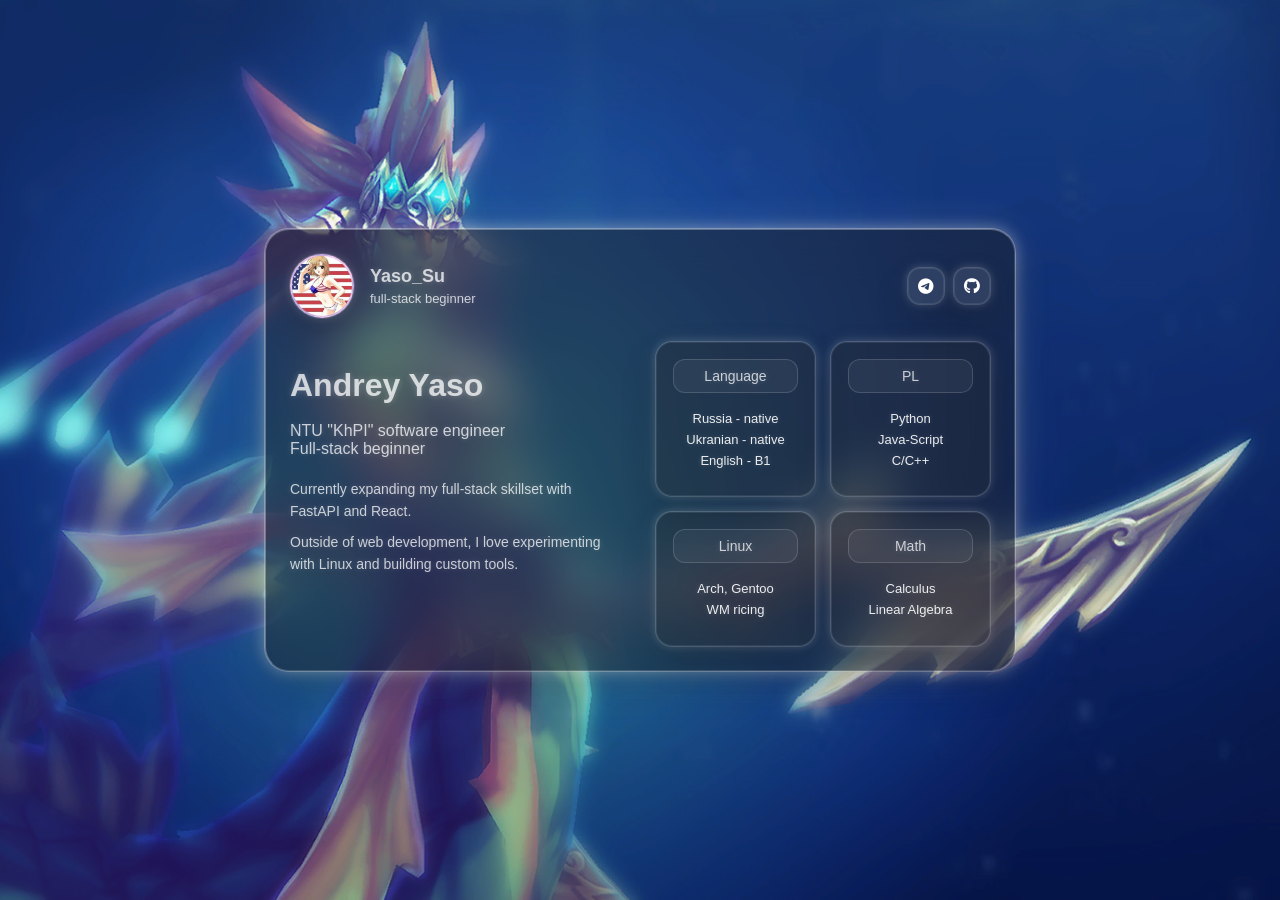
==== index.html @ c91f1d03 "fixed bug with resolution | updated UI" ====
<!DOCTYPE html>
<html lang="ru">
<head>
    <meta charset="UTF-8">
    <meta name="viewport" content="width=device-width, initial-scale=1.0">
    <title>Yaso-Bio</title>
    <link rel="stylesheet" href="https://cdnjs.cloudflare.com/ajax/libs/font-awesome/6.4.0/css/all.min.css">
    <link rel="icon" href="98053625.jpg" type="image/png">
    <link rel="stylesheet" href="style.css">
</head>

<body>
    <div class="main-panel">
        
        <header class="profile-header">
            <div class="profile-info" >
                <img src="98053625.jpg" alt="" class="avatar">
        <div class="user-details" >
            <h1 style="color: rgba(255, 255, 255, 0.75); text-shadow: 0 0 6px rgba(255, 255, 255, 0.2),
             0 0 15px rgba(255, 255, 255, 0.08);">Yaso_Su</h1>
            <span style="color: rgba(255, 255, 255, 0.75); text-shadow: 0 0 6px rgba(255, 255, 255, 0.2),
             0 0 15px rgba(255, 255, 255, 0.08);">full-stack beginner</span>
        </div>
            </div>
            <div class="social-buttons">
                <a href="https://t.me/Andrey_Yasso" class="social-btn"><i class="fab fa-telegram-plane"></i></a>
                <a href="https://github.com/Yaasosu" class="social-btn"><i class="fab fa-github"></i></a>
            </div>
        </header>

        <div style="display: flex; gap: 32px; align-items: flex-start; flex-wrap: wrap; justify-content: space-between;"> <div class="about-section" style="flex: 1; min-width: 200px; margin-top: 25px; color: rgba(255, 255, 255, 0.75); text-shadow: 0 0 6px rgba(255, 255, 255, 0.2),
             0 0 15px rgba(255, 255, 255, 0.08);">
            <h1>Andrey Yaso</h1><br>
            <span>NTU "KhPI" software engineer</span><br> 
            <span>Full-stack beginner</span>
            
            <div class="about-desc" style="font-size: 14px; color: rgba(255, 255, 255, 0.75); line-height: 1.6; max-width: 330px;">
                <p style="margin-bottom: 8px;">Currently expanding my full-stack skillset with FastAPI and React.</p>
                <p>Outside of web development, I love experimenting with Linux and building custom tools.</p>
            </div>
        </div>

            <div class="grid-container" style="flex: 1; min-width: 280px; color: rgba(255, 255, 255, 0.75);">
                <div class="inner-card">
                    <div class="card-title">Language</div>
                    <div class="card-content">
                        <p>Russia - native Ukranian - native English - B1</p>
                    </div>
                </div>
                <div class="inner-card">
                    <div class="card-title">PL</div>
                    <div class="card-content">
                        <p>Python<br>Java-Script<br>C/C++</p>
                    </div>
                </div>
                <div class="inner-card">
                    <div class="card-title">Linux</div>
                    <div class="card-content">
                        <p><a title="BTW" style="text-decoration: none;">Arch</a>, Gentoo<br>WM ricing</p>
                    </div>
                </div>
                <div class="inner-card">
                    <div class="card-title">Math</div>
                    <div class="card-content">
                        <p>Calculus<br>Linear Algebra<br></p>
                    </div>
                </div>
            </div>
     </div>

</body>
</html>
---- style.css ----
/* Базовые настройки */
        * {
            margin: 0;
            padding: 0;
            box-sizing: border-box;
            font-family: -apple-system, BlinkMacSystemFont, "Segoe UI", Roboto, Helvetica, Arial, sans-serif;
        }

        body {
            background-image: url("anon-вопрос-знатокам-Warcraft-3622608.png");
            background-position: center;
            background-attachment: fixed; 
            background-size: cover;       /* Растягиваем на весь экран без искажений */
            min-height: 100vh;
            display: flex;
            justify-content: center;
            align-items: center;
            color: #ffffff;
        }

        /* Главная стеклянная панель */
        .main-panel {
            background: rgba(30, 30, 30, 0.45);
            backdrop-filter: blur(25px);
            -webkit-backdrop-filter: blur(25px);
            border: 1px solid rgba(255, 255, 255, 0.15);
            border-top: 1px solid rgba(255, 255, 255, 0.3);
            border-left: 1px solid rgba(255, 255, 255, 0.3);
            border-radius: 24px;
            padding: 24px;
            width: 90%;
            max-width: 750px;
            box-shadow: 0 15px 35px rgba(0, 0, 0, 0.2),
                0 0 0 1px rgba(255, 255, 255, 0.3),
                0 0 15px rgba(255, 255, 255, 0.4),
                0 0 40px rgba(255, 255, 255, 0.15);
        }

        /* Шапка профиля */
        .profile-header {
            display: flex;
            justify-content: space-between;
            align-items: center;
            margin-bottom: 24px;
        }

        .profile-info {
            display: flex;
            align-items: center;
            gap: 16px;
        }

        .avatar {
            width: 64px;
            height: 64px;
            border-radius: 50%;
            object-fit: cover;
            border: 2px solid rgba(255, 255, 255, 0.2);
            box-shadow: 0 15px 35px rgba(0, 0, 0, 0.2),
            0 0 0 1px rgba(255, 255, 255, 0.15),
            0 0 10px rgba(255, 255, 255, 0.2),
            0 0 25px rgba(255, 255, 255, 0.08);
            /* Временный фон для аватара */
            background: linear-gradient(45deg, #a18cd1, #fbc2eb); 
        }

        .user-details h1 {
            font-size: 18px;
            font-weight: 600;
            margin-bottom: 2px;
        }

        .user-details span {
            font-size: 13px;
            color: rgba(255, 255, 255, 0.7);
            
        }

        /* Кнопки соцсетей в шапке */
        .social-buttons {
            display: flex;
            gap: 10px;
        }

        .social-btn {
            display: flex;
            justify-content: center;
            align-items: center;
            width: 36px;
            height: 36px;
            border-radius: 12px;
            background: rgba(255, 255, 255, 0.1);
            color: #fff;
            text-decoration: none;
            border: 1px solid rgba(255, 255, 255, 0.08);
            box-shadow: 0 15px 35px rgba(0, 0, 0, 0.2),
                0 0 0 1px rgba(255, 255, 255, 0.15),
                0 0 10px rgba(255, 255, 255, 0.2),
                0 0 25px rgba(255, 255, 255, 0.08);
            transition: all 0.2s ease;
            
        }

        .social-btn:hover {
            background: rgba(255, 255, 255, 0.2);
            transform: translateY(-2px);
        }

        /* Сетка карточек (2x2 как на скриншоте) */
        .grid-container {
            display: grid;
            grid-template-columns: 1fr 1fr;
            gap: 16px;
        }

        /* Внутренние стеклянные карточки */
        .inner-card {
            background: rgba(40, 40, 40, 0.3);
            border: 1px solid rgba(255, 255, 255, 0.08);
            box-shadow: 0 15px 35px rgba(0, 0, 0, 0.2),
                0 0 0 1px rgba(255, 255, 255, 0.15),
                0 0 10px rgba(255, 255, 255, 0.2),
                0 0 25px rgba(255, 255, 255, 0.08);   /* 4. Еле заметный дальний шлейф */
            border-radius: 16px;
            padding: 16px;
            display: flex;
            flex-direction: column;
            gap: 16px;
            min-height: 120px; /* Чтобы пустые карточки держали форму */
        }

        /* Рамочка для заголовка внутри карточки */
        .card-title {
            background: rgba(255, 255, 255, 0.05);
            border: 1px solid rgba(255, 255, 255, 0.15);
            border-radius: 12px;
            padding: 8px;
            text-align: center;
            font-size: 14px;
            font-weight: 500;
            text-shadow: 0 0 6px rgba(255, 255, 255, 0.2),
             0 0 15px rgba(255, 255, 255, 0.08);
        }

        /* Текст внутри карточек */
        .card-content {
            font-size: 13px;
            text-align: center;
            color: rgba(255, 255, 255, 0.9);
            text-shadow: 0 0 6px rgba(255, 255, 255, 0.2),
             0 0 15px rgba(255, 255, 255, 0.08);
            line-height: 1.6;
        }

        .card-content p {
            margin-bottom: 8px;
        }

        .card-content a {
            text-decoration: none;
        }

        .card-content a:hover {
            text-decoration: underline;
        }

        .about-section {
    text-align: left;
}

.about-desc {
    margin-top: 20px;
    margin-left: 0;
}

@media (max-width: 500px) {
        body {
        padding: 10px; /* вместо margin на main-panel */
    }

    .grid-container {
        grid-template-columns: 1fr;
        padding: 0 10px; /* ← добавь это */
    }
    .profile-header {
        flex-direction: column;
        gap: 16px;
        align-items: flex-start;
    }
    .main-panel {
        padding: 15px;
        margin: 10px;
    }
}
        @media (max-width: 650px) {
    .profile-header {
        flex-direction: column;
        gap: 16px;
        align-items: center; /* Центрируем шапку с аватаркой */
        text-align: center;
    }
    
    /* === НОВЫЕ ПРАВИЛА ДЛЯ ЦЕНТРОВКИ ТЕКСТА === */
    .about-section {
        text-align: center;
        width: 100%;
        margin-bottom: 6px; /* Отступ вниз, чтобы текст не прилипал к карточкам */
    }
    .about-desc {
        margin-left: auto;
        margin-right: auto; /* margin auto выравнивает блок по центру */
    }




    
}
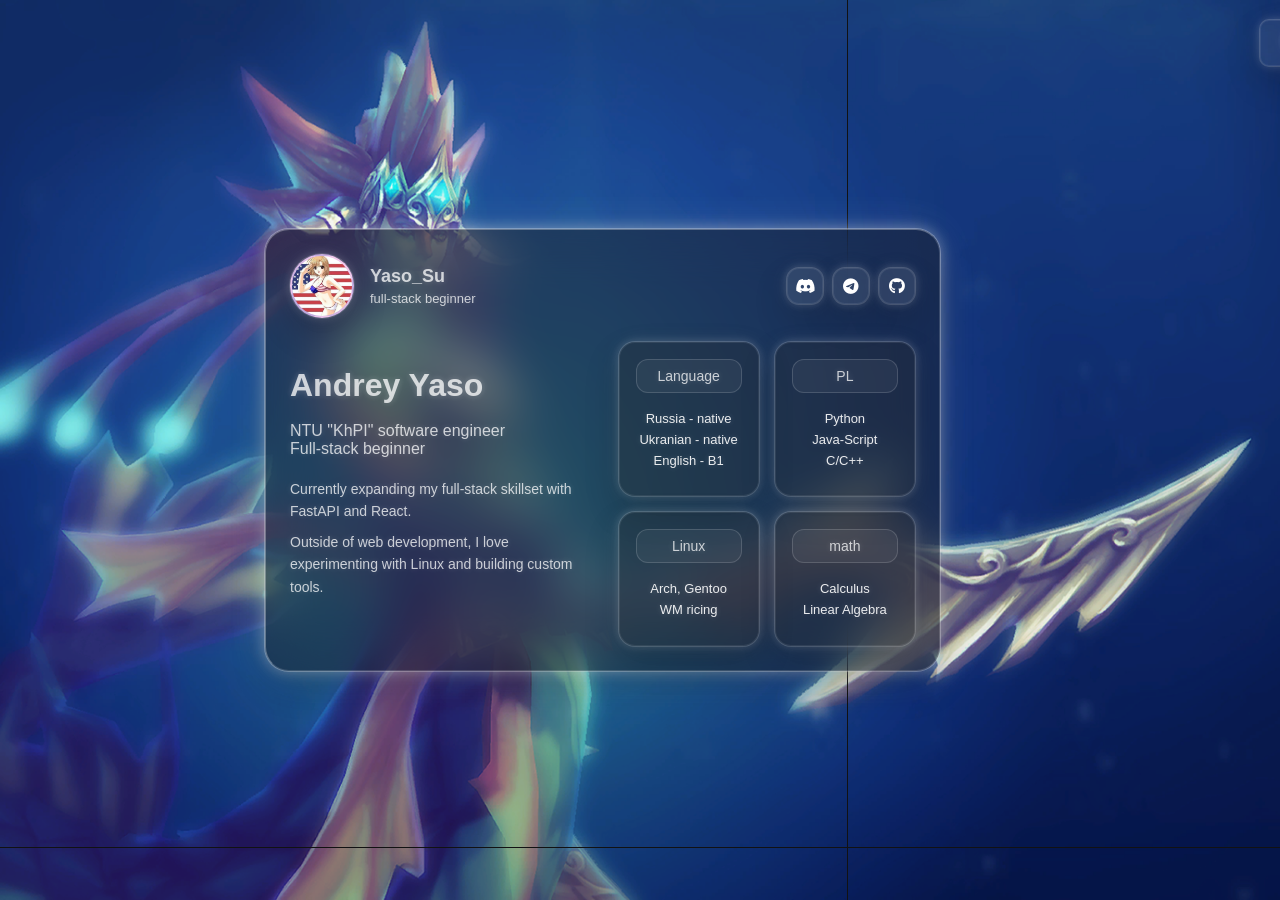
==== commit 323ba261: "changed structure | added js" ====
--- a/index.html
+++ b/index.html
@@ -7,66 +7,79 @@
     <link rel="stylesheet" href="https://cdnjs.cloudflare.com/ajax/libs/font-awesome/6.4.0/css/all.min.css">
     <link rel="icon" href="98053625.jpg" type="image/png">
     <link rel="stylesheet" href="style.css">
+    <script src="script.js"></script> 
 </head>
 
 <body>
-    <div class="main-panel">
+    <div class="bg"></div>
+    <div class="bg-next"></div>
+
+    <div>
+        <button class="changewallpaper" onclick="changeWallpaper(event)"> ⏾</button>
+    </div>
+
+    <div class="profile-wrapper" style="position: relative; width: fit-content; margin: 0 auto;">
         
-        <header class="profile-header">
-            <div class="profile-info" >
-                <img src="98053625.jpg" alt="" class="avatar">
-        <div class="user-details" >
-            <h1 style="color: rgba(255, 255, 255, 0.75); text-shadow: 0 0 6px rgba(255, 255, 255, 0.2),
-             0 0 15px rgba(255, 255, 255, 0.08);">Yaso_Su</h1>
-            <span style="color: rgba(255, 255, 255, 0.75); text-shadow: 0 0 6px rgba(255, 255, 255, 0.2),
-             0 0 15px rgba(255, 255, 255, 0.08);">full-stack beginner</span>
-        </div>
-            </div>
-            <div class="social-buttons">
-                <a href="https://t.me/Andrey_Yasso" class="social-btn"><i class="fab fa-telegram-plane"></i></a>
-                <a href="https://github.com/Yaasosu" class="social-btn"><i class="fab fa-github"></i></a>
-            </div>
-        </header>
-
-        <div style="display: flex; gap: 32px; align-items: flex-start; flex-wrap: wrap; justify-content: space-between;"> <div class="about-section" style="flex: 1; min-width: 200px; margin-top: 25px; color: rgba(255, 255, 255, 0.75); text-shadow: 0 0 6px rgba(255, 255, 255, 0.2),
-             0 0 15px rgba(255, 255, 255, 0.08);">
-            <h1>Andrey Yaso</h1><br>
-            <span>NTU "KhPI" software engineer</span><br> 
-            <span>Full-stack beginner</span>
+        <div class="main-panel">
             
-            <div class="about-desc" style="font-size: 14px; color: rgba(255, 255, 255, 0.75); line-height: 1.6; max-width: 330px;">
-                <p style="margin-bottom: 8px;">Currently expanding my full-stack skillset with FastAPI and React.</p>
-                <p>Outside of web development, I love experimenting with Linux and building custom tools.</p>
-            </div>
-        </div>
-
-            <div class="grid-container" style="flex: 1; min-width: 280px; color: rgba(255, 255, 255, 0.75);">
-                <div class="inner-card">
-                    <div class="card-title">Language</div>
-                    <div class="card-content">
-                        <p>Russia - native Ukranian - native English - B1</p>
+            <header class="profile-header">
+                <div class="profile-info">
+                    <img src="img/logo.jpg" alt="" class="avatar">
+                    <div class="user-details">
+                        <h1 style="color: rgba(255, 255, 255, 0.75); text-shadow: 0 0 6px rgba(255, 255, 255, 0.2), 0 0 15px rgba(255, 255, 255, 0.08);">Yaso_Su</h1>
+                        <span style="color: rgba(255, 255, 255, 0.75); text-shadow: 0 0 6px rgba(255, 255, 255, 0.2), 0 0 15px rgba(255, 255, 255, 0.08);">full-stack beginner</span>
                     </div>
                 </div>
-                <div class="inner-card">
-                    <div class="card-title">PL</div>
-                    <div class="card-content">
-                        <p>Python<br>Java-Script<br>C/C++</p>
+                <div class="social-buttons">
+                    <a href="#" onclick="copyText(event)" class="social-btn">
+                        <i class="fab fa-discord"></i>
+                    </a>
+                    <a href="https://t.me/Andrey_Yasso" class="social-btn"><i class="fab fa-telegram-plane"></i></a>
+                    <a href="https://github.com/Yaasosu" class="social-btn"><i class="fab fa-github"></i></a>
+                </div>
+            </header>
+
+            <div style="display: flex; gap: 32px; align-items: flex-start; flex-wrap: wrap; justify-content: space-between;"> 
+                
+                <div class="about-section" style="flex: 1; min-width: 200px; margin-top: 25px; color: rgba(255, 255, 255, 0.75); text-shadow: 0 0 6px rgba(255, 255, 255, 0.2), 0 0 15px rgba(255, 255, 255, 0.08);">
+                    <h1>Andrey Yaso</h1><br>
+                    <span>NTU "KhPI" software engineer</span><br> 
+                    <span>Full-stack beginner</span>
+                    
+                    <div class="about-desc" style="font-size: 14px; color: rgba(255, 255, 255, 0.75); line-height: 1.6; max-width: 330px;">
+                        <p style="margin-bottom: 8px;">Currently expanding my full-stack skillset with FastAPI and React.</p>
+                        <p>Outside of web development, I love experimenting with Linux and building custom tools.</p>
                     </div>
                 </div>
-                <div class="inner-card">
-                    <div class="card-title">Linux</div>
-                    <div class="card-content">
-                        <p><a title="BTW" style="text-decoration: none;">Arch</a>, Gentoo<br>WM ricing</p>
+
+                <div class="grid-container" style="flex: 1; min-width: 280px; color: rgba(255, 255, 255, 0.75);">
+                    <div class="inner-card">
+                        <div class="card-title">Language</div>
+                        <div class="card-content">
+                            <p>Russia - native Ukranian - native English - B1</p>
+                        </div>
+                    </div>
+                    <div class="inner-card">
+                        <div class="card-title">PL</div>
+                        <div class="card-content">
+                            <p>Python<br>Java-Script<br>C/C++</p>
+                        </div>
+                    </div>
+                    <div class="inner-card">
+                        <div class="card-title">Linux</div>
+                        <div class="card-content">
+                            <p><a title="BTW" style="text-decoration: none;">Arch</a>, Gentoo<br>WM ricing</p>
+                        </div>
+                    </div>
+                    <div class="inner-card">
+                        <div class="card-title">math</div>
+                        <div class="card-content">
+                            <p>Calculus<br>Linear Algebra<br></p>
+                        </div>
                     </div>
                 </div>
-                <div class="inner-card">
-                    <div class="card-title">Math</div>
-                    <div class="card-content">
-                        <p>Calculus<br>Linear Algebra<br></p>
-                    </div>
-                </div>
-            </div>
-     </div>
 
-</body>
-</html>
+            </div> </div> <div id="copyToast"><i class="fas fa-check-circle"></i> Copied!</div>
+
+    </div> </body>
+</html>
--- a/style.css
+++ b/style.css
@@ -5,18 +5,114 @@
             box-sizing: border-box;
             font-family: -apple-system, BlinkMacSystemFont, "Segoe UI", Roboto, Helvetica, Arial, sans-serif;
         }
-
-        body {
-            background-image: url("anon-вопрос-знатокам-Warcraft-3622608.png");
-            background-position: center;
-            background-attachment: fixed; 
-            background-size: cover;       /* Растягиваем на весь экран без искажений */
-            min-height: 100vh;
-            display: flex;
-            justify-content: center;
-            align-items: center;
-            color: #ffffff;
-        }
+            
+.changewallpaper {
+    position: fixed;
+    top: 20px;
+    right: -50px;
+
+    width: 30%;
+    max-width: 70px;
+    padding: 6px;
+    border-radius: 9px;
+
+    background: rgba(255, 255, 255, 0.08);
+
+    backdrop-filter: blur(25px);
+    -webkit-backdrop-filter: blur(25px);
+
+    border: 1px solid rgba(255, 255, 255, 0.08);
+
+    box-shadow:
+        0 15px 35px rgba(0, 0, 0, 0.2),
+        0 0 0 1px rgba(255, 255, 255, 0.15),
+        0 0 10px rgba(255, 255, 255, 0.2),
+        0 0 25px rgba(255, 255, 255, 0.08);
+
+    color: rgba(255, 255, 255, 0.82);
+
+    text-shadow:
+        0 0 6px rgba(255, 255, 255, 0.2),
+        0 0 15px rgba(255, 255, 255, 0.08);
+
+    cursor: pointer;
+    overflow: hidden;
+
+    transition:
+        right 0.4s cubic-bezier(0.33, 1, 0.68, 1),
+        background 0.2s ease,
+        transform 0.2s ease,
+        box-shadow 0.2s ease;
+    font-size: 28px;
+}
+
+.changewallpaper:hover {
+    right: 10px;
+
+    background: rgba(255, 255, 255, 0.12);
+
+    transform: translateY(-2px);
+
+    border: 1px solid rgba(255, 255, 255, 0.15);
+
+    box-shadow:
+        0 15px 35px rgba(0, 0, 0, 0.2),
+        0 0 0 1px rgba(255, 255, 255, 0.15),
+        0 0 12px rgba(255, 255, 255, 0.28),
+        0 0 30px rgba(255, 255, 255, 0.12);
+}
+
+.changewallpaper:active {
+    transform: scale(0.97);
+}
+
+.changewallpaper::after {
+    content: "";
+    position: absolute;
+    inset: -40%;
+    background: radial-gradient(
+        circle,
+        rgba(120, 220, 255, 0.28),
+        rgba(170, 120, 255, 0.12) 35%,
+        transparent 65%
+    );
+    opacity: 0;
+    transform: scale(0.6);
+    pointer-events: none;
+    transition: opacity 0.25s ease, transform 0.25s ease;
+}
+
+.changewallpaper:hover::after {
+    opacity: 1;
+    transform: scale(1);
+}
+body {
+    min-height: 100vh;
+    display: flex;
+    justify-content: center;
+    align-items: center;
+    color: #ffffff;
+    
+    background-color: #121212; 
+}
+
+.bg, .bg-next {
+    position: fixed;
+    top: 0;
+    left: 0;
+    width: 100vw;
+    height: 100vh;
+    z-index: -1; 
+    
+    background-position: center;
+    background-size: cover;
+    background-repeat: no-repeat;
+}
+
+.bg-next {
+    clip-path: circle(0% at 50% 50%);
+    -webkit-clip-path: circle(0% at 50% 50%);
+}
 
         /* Главная стеклянная панель */
         .main-panel {
@@ -173,6 +269,52 @@
     margin-left: 0;
 }
 
+#copyToast {
+    /* --- ПОЗИЦИОНИРОВАНИЕ И ФИКС БЛЮРА --- */
+    position: absolute; /* Отсчитывает от нового контейнера .profile-wrapper */
+    z-index: -1; /* Ставим -1, чтобы при выезде плашка красиво выплывала ИЗ-ПОД основной карточки */
+    left: 50%;
+    /* translateZ(0) заставляет браузер включить блюр даже рядом с другими блюрами */
+    transform: translateX(-50%) translateZ(0); 
+    
+    /* --- СКРЫТОЕ СОСТОЯНИЕ --- */
+    bottom: 20px; /* Спрятано выше нижнего края карточки */
+    opacity: 0;
+    visibility: hidden;
+    transition: opacity 0.4s ease, bottom 0.4s cubic-bezier(0.33, 1, 0.68, 1);
+    
+    /* --- ВНУТРЕННЕЕ ВЫРАВНИВАНИЕ --- */
+    display: flex;
+    justify-content: center;
+    align-items: center;
+    gap: 8px;
+    min-width: 100px;
+    padding: 10px 18px;
+    
+    border-radius: 9px;
+    background: rgba(255, 255, 255, 0.08);
+    backdrop-filter: blur(25px);
+    -webkit-backdrop-filter: blur(25px);
+    border: 1px solid rgba(255, 255, 255, 0.08);
+    box-shadow:
+        0 15px 35px rgba(0, 0, 0, 0.2),
+        0 0 0 1px rgba(255, 255, 255, 0.15),
+        0 0 10px rgba(255, 255, 255, 0.2),
+        0 0 25px rgba(255, 255, 255, 0.08);
+    color: rgba(255, 255, 255, 0.82);
+    text-shadow:
+        0 0 6px rgba(255, 255, 255, 0.2),
+        0 0 15px rgba(255, 255, 255, 0.08);
+        transition: opacity 0.4s ease, bottom 0.4s cubic-bezier(0.33, 1, 0.68, 1), visibility 0s linear 0.4s;
+}
+
+#copyToast.show {
+    visibility: visible;
+    opacity: 1;
+    bottom: -70px; 
+    transition: opacity 0.4s ease, bottom 0.4s cubic-bezier(0.33, 1, 0.68, 1), visibility 0s linear 0s;
+}
+
 @media (max-width: 500px) {
         body {
         padding: 10px; /* вместо margin на main-panel */
@@ -191,28 +333,62 @@
         padding: 15px;
         margin: 10px;
     }
+    #copyToast {
+        bottom: 10px; /* скрытое состояние */
+    }
+
+    #copyToast.show {
+        z-index: 1;
+        bottom: 615px; /* видимое состояние */
+    }
 }
         @media (max-width: 650px) {
     .profile-header {
         flex-direction: column;
         gap: 16px;
-        align-items: center; /* Центрируем шапку с аватаркой */
+        align-items: center; 
         text-align: center;
     }
     
-    /* === НОВЫЕ ПРАВИЛА ДЛЯ ЦЕНТРОВКИ ТЕКСТА === */
     .about-section {
         text-align: center;
         width: 100%;
-        margin-bottom: 6px; /* Отступ вниз, чтобы текст не прилипал к карточкам */
+        margin-bottom: 6px; 
     }
     .about-desc {
         margin-left: auto;
-        margin-right: auto; /* margin auto выравнивает блок по центру */
-    }
-
-
-
-
-    
+        margin-right: auto; 
+    }
+
+    .changewallpaper {
+        position: fixed;
+        top: auto;          /* Отменяем десктопный top */
+        bottom: 30px;       /* Жестко фиксируем внизу экрана */
+        right: 10px;        /* Вытаскиваем из-за края (никаких минусовых значений) */
+        
+        width: 52px;
+        height: 52px;
+        max-width: none;    /* Сбрасываем десктопный max-width */
+        
+        border-radius: 50%; /* Делаем идеальный круг */
+        padding: 0;
+        
+        display: flex;
+        justify-content: center;
+        align-items: center;
+        
+        z-index: 9999;      /* Вытаскиваем на самый верхний слой */
+    }
+
+    /* Отключаем десктопный выезд вбок, так как кнопка уже всегда на виду */
+    .changewallpaper:hover {
+        right: 30px; 
+        transform: none;
+        box-shadow: 0 15px 35px rgba(0, 0, 0, 0.2), 0 0 0 1px rgba(255, 255, 255, 0.15); /* Статичная тень */
+    }
+
+    /* Анимация "вдавливания" при тапе пальцем */
+    .changewallpaper:active {
+        transform: scale(0.92);
+    }
 }
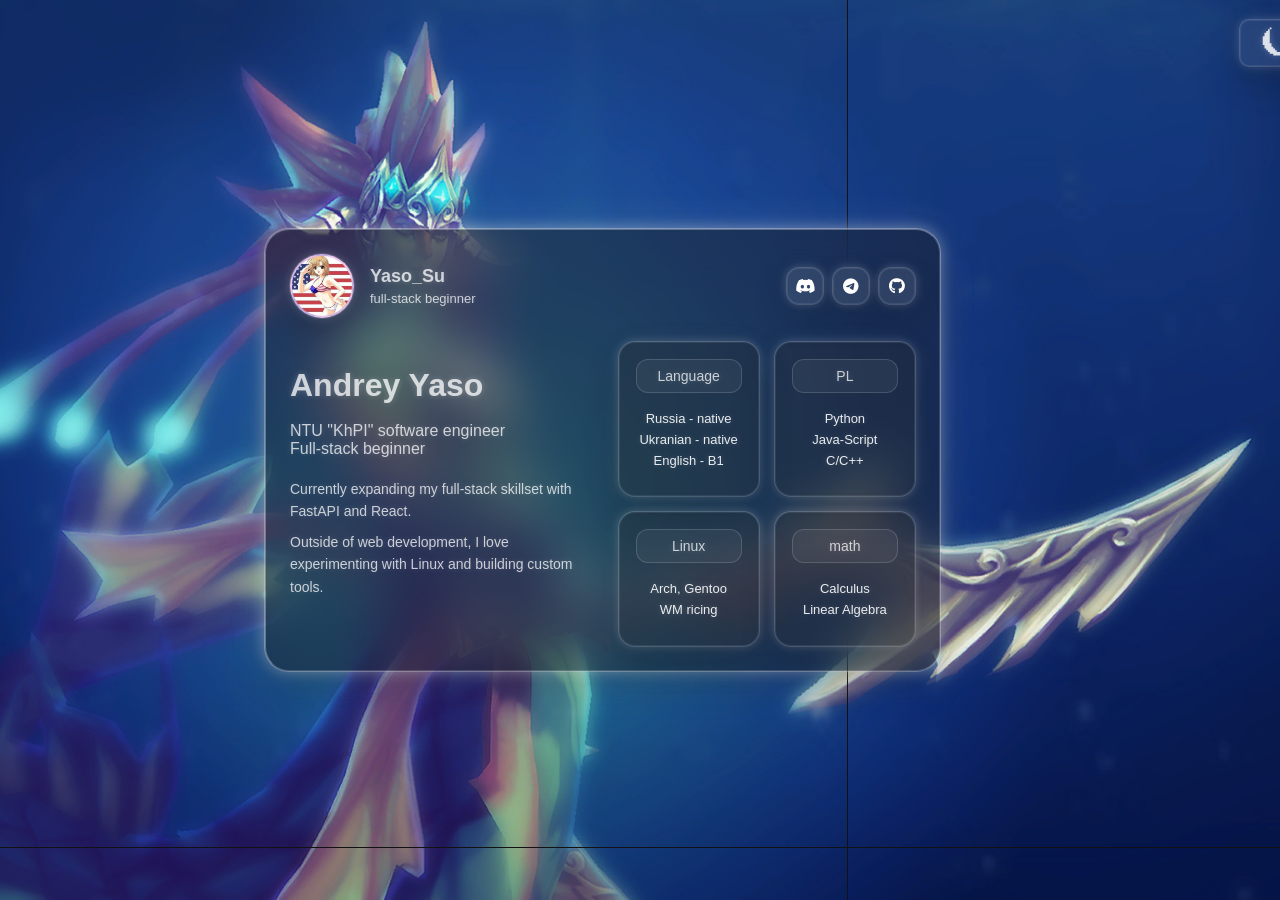
==== commit 47373d4b: "fixed js|logo" ====
--- a/index.html
+++ b/index.html
@@ -5,9 +5,9 @@
     <meta name="viewport" content="width=device-width, initial-scale=1.0">
     <title>Yaso-Bio</title>
     <link rel="stylesheet" href="https://cdnjs.cloudflare.com/ajax/libs/font-awesome/6.4.0/css/all.min.css">
-    <link rel="icon" href="98053625.jpg" type="image/png">
+    <link rel="icon" href="img/logo.jpg" type="image/png">
     <link rel="stylesheet" href="style.css">
-    <script src="script.js"></script> 
+    <script src="script.js" defer></script> 
 </head>
 
 <body>
@@ -34,7 +34,7 @@
                     <a href="#" onclick="copyText(event)" class="social-btn">
                         <i class="fab fa-discord"></i>
                     </a>
-                    <a href="https://t.me/Andrey_Yasso" class="social-btn"><i class="fab fa-telegram-plane"></i></a>
+                    <a href="https://t.me/SEPARATIST_2014" class="social-btn"><i class="fab fa-telegram-plane"></i></a>
                     <a href="https://github.com/Yaasosu" class="social-btn"><i class="fab fa-github"></i></a>
                 </div>
             </header>
--- a/style.css
+++ b/style.css
@@ -9,7 +9,7 @@
 .changewallpaper {
     position: fixed;
     top: 20px;
-    right: -50px;
+    right: -30px;
 
     width: 30%;
     max-width: 70px;
@@ -47,7 +47,7 @@
 }
 
 .changewallpaper:hover {
-    right: 10px;
+    right: 15px;
 
     background: rgba(255, 255, 255, 0.12);
 
@@ -334,12 +334,23 @@
         margin: 10px;
     }
     #copyToast {
-        bottom: 10px; /* скрытое состояние */
+        z-index: 999;
+        bottom: 580px;
+        
+        opacity: 0;
+        visibility: hidden;
+        
+        transition: opacity 0.4s ease, bottom 0.4s cubic-bezier(0.33, 1, 0.68, 1), visibility 0s linear 0.4s;
     }
 
     #copyToast.show {
-        z-index: 1;
-        bottom: 615px; /* видимое состояние */
+        z-index: 999;
+        bottom: 630px;
+        
+        opacity: 1;
+        visibility: visible;
+        
+        transition: opacity 0.4s ease, bottom 0.4s cubic-bezier(0.33, 1, 0.68, 1), visibility 0s linear 0s;
     }
 }
         @media (max-width: 650px) {
@@ -362,33 +373,42 @@
 
     .changewallpaper {
         position: fixed;
-        top: auto;          /* Отменяем десктопный top */
-        bottom: 30px;       /* Жестко фиксируем внизу экрана */
-        right: 10px;        /* Вытаскиваем из-за края (никаких минусовых значений) */
+        top: auto;
+        bottom: 30px;
+        right: 10px;
         
         width: 52px;
         height: 52px;
-        max-width: none;    /* Сбрасываем десктопный max-width */
-        
-        border-radius: 50%; /* Делаем идеальный круг */
+        max-width: none;
+        
+        border-radius: 50%;
         padding: 0;
         
         display: flex;
         justify-content: center;
         align-items: center;
         
-        z-index: 9999;      /* Вытаскиваем на самый верхний слой */
-    }
-
-    /* Отключаем десктопный выезд вбок, так как кнопка уже всегда на виду */
+        z-index: 9999;
+        
+        /* Убираем стандартный квадратный блик при тапе на Android/iOS */
+        -webkit-tap-highlight-color: transparent; 
+    }
+
+    /* Сбрасываем "залипающий" hover до базовых значений, чтобы кнопка не светилась после тапа */
     .changewallpaper:hover {
-        right: 30px; 
+        right: 10px;
         transform: none;
-        box-shadow: 0 15px 35px rgba(0, 0, 0, 0.2), 0 0 0 1px rgba(255, 255, 255, 0.15); /* Статичная тень */
-    }
-
-    /* Анимация "вдавливания" при тапе пальцем */
+        background: rgba(255, 255, 255, 0.08); /* Возвращаем стандартный фон */
+        box-shadow:
+            0 15px 35px rgba(0, 0, 0, 0.2),
+            0 0 0 1px rgba(255, 255, 255, 0.15),
+            0 0 10px rgba(255, 255, 255, 0.2),
+            0 0 25px rgba(255, 255, 255, 0.08); /* Возвращаем стандартную тень */
+    }
+
+    /* Оставляем только анимацию вдавливания в момент самого касания */
     .changewallpaper:active {
         transform: scale(0.92);
+        background: rgba(255, 255, 255, 0.12); /* Чуть подсвечиваем только пока палец на экране */
     }
 }
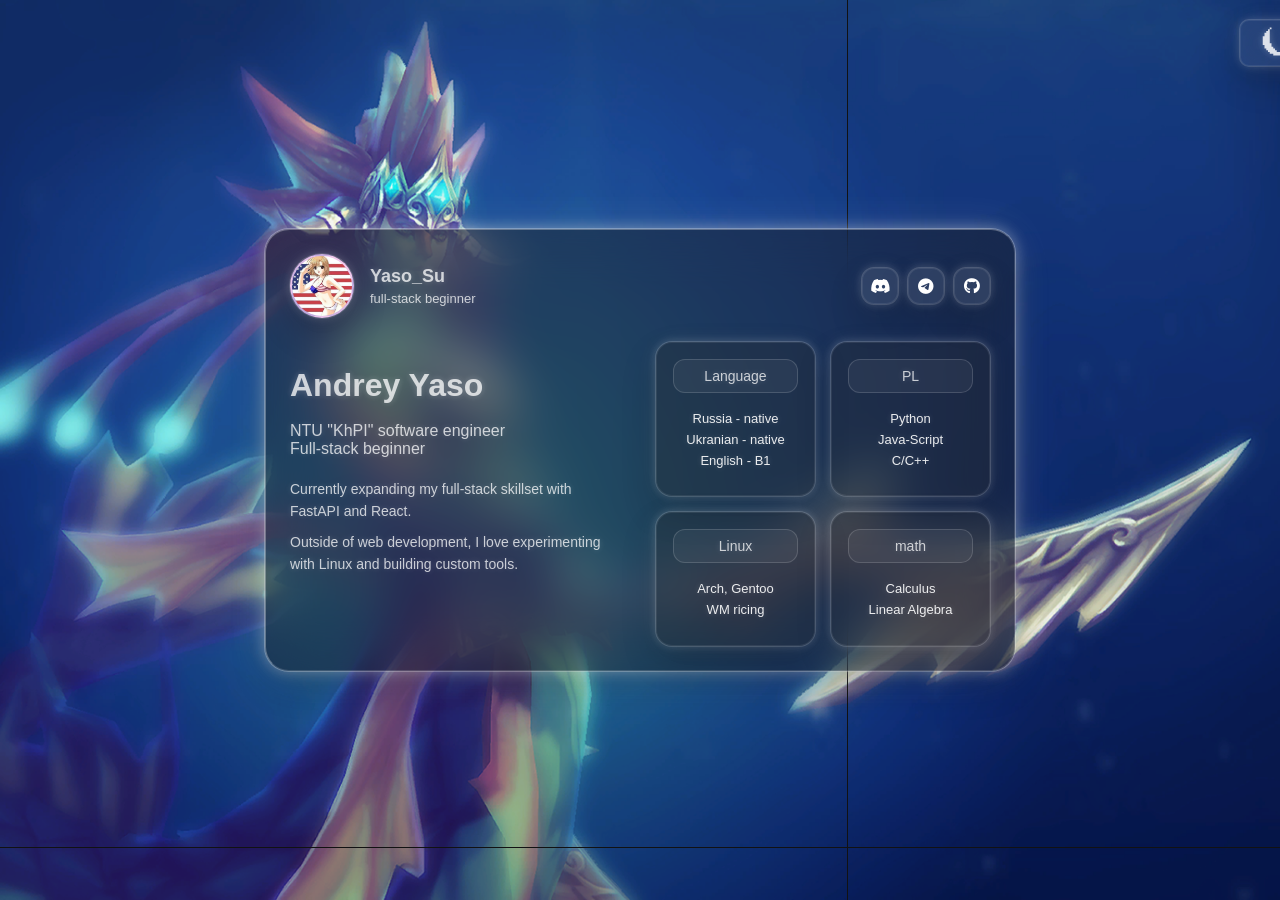
==== commit 8d474854: "fixed position bug" ====
--- a/index.html
+++ b/index.html
@@ -18,8 +18,7 @@
         <button class="changewallpaper" onclick="changeWallpaper(event)"> ⏾</button>
     </div>
 
-    <div class="profile-wrapper" style="position: relative; width: fit-content; margin: 0 auto;">
-        
+<div class="profile-wrapper" style="position: relative; width: 100%;">        
         <div class="main-panel">
             
             <header class="profile-header">
--- a/style.css
+++ b/style.css
@@ -115,22 +115,23 @@
 }
 
         /* Главная стеклянная панель */
-        .main-panel {
-            background: rgba(30, 30, 30, 0.45);
-            backdrop-filter: blur(25px);
-            -webkit-backdrop-filter: blur(25px);
-            border: 1px solid rgba(255, 255, 255, 0.15);
-            border-top: 1px solid rgba(255, 255, 255, 0.3);
-            border-left: 1px solid rgba(255, 255, 255, 0.3);
-            border-radius: 24px;
-            padding: 24px;
-            width: 90%;
-            max-width: 750px;
-            box-shadow: 0 15px 35px rgba(0, 0, 0, 0.2),
-                0 0 0 1px rgba(255, 255, 255, 0.3),
-                0 0 15px rgba(255, 255, 255, 0.4),
-                0 0 40px rgba(255, 255, 255, 0.15);
-        }
+.main-panel {
+    background: rgba(30, 30, 30, 0.45);
+    backdrop-filter: blur(25px);
+    -webkit-backdrop-filter: blur(25px);
+    border: 1px solid rgba(255, 255, 255, 0.15);
+    border-top: 1px solid rgba(255, 255, 255, 0.3);
+    border-left: 1px solid rgba(255, 255, 255, 0.3);
+    border-radius: 24px;
+    padding: 24px;
+    width: 90%;
+    max-width: 750px;
+    margin: 0 auto; /* <-- ДОБАВЬТЕ ЭТУ СТРОКУ */
+    box-shadow: 0 15px 35px rgba(0, 0, 0, 0.2),
+        0 0 0 1px rgba(255, 255, 255, 0.3),
+        0 0 15px rgba(255, 255, 255, 0.4),
+        0 0 40px rgba(255, 255, 255, 0.15);
+}
 
         /* Шапка профиля */
         .profile-header {
@@ -331,7 +332,7 @@
     }
     .main-panel {
         padding: 15px;
-        margin: 10px;
+        margin: 10px auto
     }
     #copyToast {
         z-index: 999;
@@ -375,7 +376,7 @@
         position: fixed;
         top: auto;
         bottom: 30px;
-        right: 10px;
+        right: 20px;
         
         width: 52px;
         height: 52px;
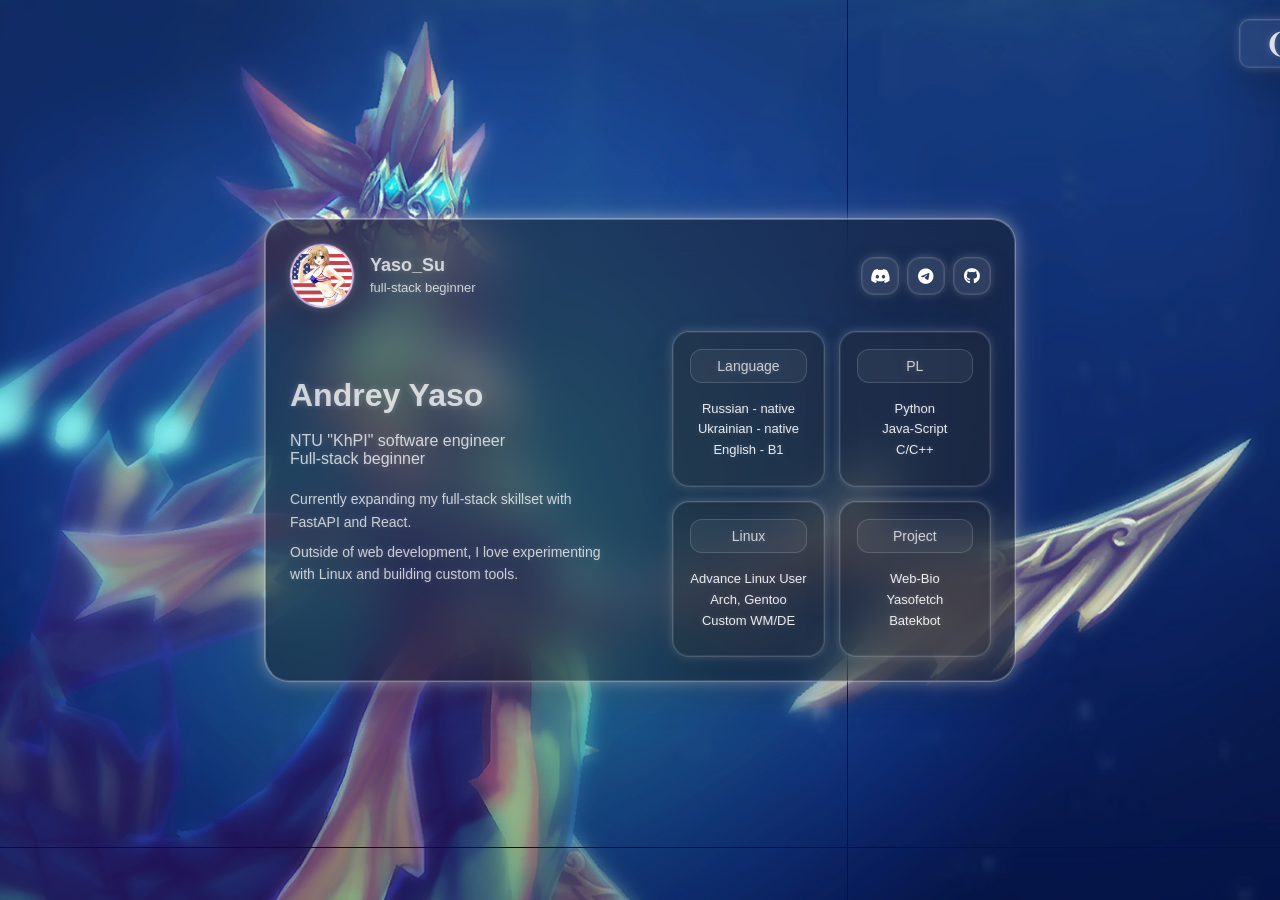
==== commit bec67198: "fixed adaptive +logo of theme" ====
--- a/index.html
+++ b/index.html
@@ -15,10 +15,10 @@
     <div class="bg-next"></div>
 
     <div>
-        <button class="changewallpaper" onclick="changeWallpaper(event)"> ⏾</button>
+        <button class="changewallpaper" onclick="changeWallpaper(event)">❨</button>
     </div>
 
-<div class="profile-wrapper" style="position: relative; width: 100%;">        
+    <div class="profile-wrapper" style="position: relative; width: 100%;">        
         <div class="main-panel">
             
             <header class="profile-header">
@@ -38,9 +38,9 @@
                 </div>
             </header>
 
-            <div style="display: flex; gap: 32px; align-items: flex-start; flex-wrap: wrap; justify-content: space-between;"> 
+            <div class="content-wrapper"> 
                 
-                <div class="about-section" style="flex: 1; min-width: 200px; margin-top: 25px; color: rgba(255, 255, 255, 0.75); text-shadow: 0 0 6px rgba(255, 255, 255, 0.2), 0 0 15px rgba(255, 255, 255, 0.08);">
+                <div class="about-section" style="margin-top: 15px; color: rgba(255, 255, 255, 0.75); text-shadow: 0 0 6px rgba(255, 255, 255, 0.2), 0 0 15px rgba(255, 255, 255, 0.08);">
                     <h1>Andrey Yaso</h1><br>
                     <span>NTU "KhPI" software engineer</span><br> 
                     <span>Full-stack beginner</span>
@@ -51,11 +51,11 @@
                     </div>
                 </div>
 
-                <div class="grid-container" style="flex: 1; min-width: 280px; color: rgba(255, 255, 255, 0.75);">
+                <div class="grid-container" style="color: rgba(255, 255, 255, 0.75);">
                     <div class="inner-card">
                         <div class="card-title">Language</div>
                         <div class="card-content">
-                            <p>Russia - native Ukranian - native English - B1</p>
+                            <p>Russian - native<br>Ukrainian - native<br>English - B1</p>
                         </div>
                     </div>
                     <div class="inner-card">
@@ -67,18 +67,22 @@
                     <div class="inner-card">
                         <div class="card-title">Linux</div>
                         <div class="card-content">
-                            <p><a title="BTW" style="text-decoration: none;">Arch</a>, Gentoo<br>WM ricing</p>
+                            <p>Advance Linux User<br><a title="BTW" style="text-decoration: none;">Arch</a>, Gentoo<br>Custom WM/DE</p>                        
                         </div>
                     </div>
                     <div class="inner-card">
-                        <div class="card-title">math</div>
+                        <div class="card-title">Project</div>
                         <div class="card-content">
-                            <p>Calculus<br>Linear Algebra<br></p>
+                            <p>Web-Bio<br>Yasofetch<br>Batekbot</p>
                         </div>
                     </div>
                 </div>
 
-            </div> </div> <div id="copyToast"><i class="fas fa-check-circle"></i> Copied!</div>
+            </div> 
+        </div> 
 
-    </div> </body>
+        <div id="copyToast"><i class="fas fa-check-circle"></i> Copied!</div>
+
+    </div> 
+</body>
 </html>
--- a/style.css
+++ b/style.css
@@ -46,12 +46,17 @@
     font-size: 28px;
 }
 
+.content-wrapper {
+    display: flex;
+    gap: 32px;
+    align-items: center;
+    justify-content: space-between;
+}
+
 .changewallpaper:hover {
     right: 15px;
 
     background: rgba(255, 255, 255, 0.12);
-
-    transform: translateY(-2px);
 
     border: 1px solid rgba(255, 255, 255, 0.15);
 
@@ -261,8 +266,9 @@
             text-decoration: underline;
         }
 
-        .about-section {
+.about-section {
     text-align: left;
+    margin-bottom: 40px;
 }
 
 .about-desc {
@@ -271,8 +277,7 @@
 }
 
 #copyToast {
-    /* --- ПОЗИЦИОНИРОВАНИЕ И ФИКС БЛЮРА --- */
-    position: absolute; /* Отсчитывает от нового контейнера .profile-wrapper */
+    position: absolute; 
     z-index: -1; /* Ставим -1, чтобы при выезде плашка красиво выплывала ИЗ-ПОД основной карточки */
     left: 50%;
     /* translateZ(0) заставляет браузер включить блюр даже рядом с другими блюрами */
@@ -316,45 +321,7 @@
     transition: opacity 0.4s ease, bottom 0.4s cubic-bezier(0.33, 1, 0.68, 1), visibility 0s linear 0s;
 }
 
-@media (max-width: 500px) {
-        body {
-        padding: 10px; /* вместо margin на main-panel */
-    }
-
-    .grid-container {
-        grid-template-columns: 1fr;
-        padding: 0 10px; /* ← добавь это */
-    }
-    .profile-header {
-        flex-direction: column;
-        gap: 16px;
-        align-items: flex-start;
-    }
-    .main-panel {
-        padding: 15px;
-        margin: 10px auto
-    }
-    #copyToast {
-        z-index: 999;
-        bottom: 580px;
-        
-        opacity: 0;
-        visibility: hidden;
-        
-        transition: opacity 0.4s ease, bottom 0.4s cubic-bezier(0.33, 1, 0.68, 1), visibility 0s linear 0.4s;
-    }
-
-    #copyToast.show {
-        z-index: 999;
-        bottom: 630px;
-        
-        opacity: 1;
-        visibility: visible;
-        
-        transition: opacity 0.4s ease, bottom 0.4s cubic-bezier(0.33, 1, 0.68, 1), visibility 0s linear 0s;
-    }
-}
-        @media (max-width: 650px) {
+@media (max-width: 650px) {
     .profile-header {
         flex-direction: column;
         gap: 16px;
@@ -362,54 +329,93 @@
         text-align: center;
     }
     
-    .about-section {
-        text-align: center;
-        width: 100%;
-        margin-bottom: 6px; 
-    }
-    .about-desc {
-        margin-left: auto;
-        margin-right: auto; 
-    }
-
     .changewallpaper {
         position: fixed;
         top: auto;
         bottom: 30px;
         right: 20px;
-        
         width: 52px;
         height: 52px;
         max-width: none;
-        
         border-radius: 50%;
         padding: 0;
-        
         display: flex;
         justify-content: center;
         align-items: center;
-        
         z-index: 9999;
-        
-        /* Убираем стандартный квадратный блик при тапе на Android/iOS */
         -webkit-tap-highlight-color: transparent; 
     }
 
-    /* Сбрасываем "залипающий" hover до базовых значений, чтобы кнопка не светилась после тапа */
     .changewallpaper:hover {
         right: 10px;
         transform: none;
-        background: rgba(255, 255, 255, 0.08); /* Возвращаем стандартный фон */
-        box-shadow:
-            0 15px 35px rgba(0, 0, 0, 0.2),
-            0 0 0 1px rgba(255, 255, 255, 0.15),
-            0 0 10px rgba(255, 255, 255, 0.2),
-            0 0 25px rgba(255, 255, 255, 0.08); /* Возвращаем стандартную тень */
-    }
-
-    /* Оставляем только анимацию вдавливания в момент самого касания */
+        background: rgba(255, 255, 255, 0.08); 
+        box-shadow: 0 15px 35px rgba(0, 0, 0, 0.2), 0 0 0 1px rgba(255, 255, 255, 0.15), 0 0 10px rgba(255, 255, 255, 0.2), 0 0 25px rgba(255, 255, 255, 0.08); 
+    }
+
     .changewallpaper:active {
         transform: scale(0.92);
-        background: rgba(255, 255, 255, 0.12); /* Чуть подсвечиваем только пока палец на экране */
+        background: rgba(255, 255, 255, 0.12); 
+    }
+}
+
+/* 2. Брейкпоинт 580px: ИДЕАЛЬНЫЙ ВИД (всё по центру, сетка 2x2) */
+@media (max-width: 580px) {
+    .content-wrapper {
+        flex-direction: column; /* Ставит текст НАД карточками */
+        align-items: center;
+    }
+    
+    .about-section {
+        text-align: center;
+        width: 100%;
+        margin-bottom: 24px; 
+    }
+
+    .about-desc {
+        margin-left: auto;
+        margin-right: auto; 
+    }
+
+    .grid-container {
+        display: grid;
+        grid-template-columns: 1fr 1fr; /* Жёстко держим 2 колонки */
+        width: 100%;
+    }
+    #copyToast.show {
+        visibility: visible;
+        opacity: 1;
+        bottom: -10px; 
+        z-index: 999;
+        transition: opacity 0.4s ease, bottom 0.4s cubic-bezier(0.33, 1, 0.68, 1), visibility 0s linear 0s;
+    }
+
+}
+
+/* 3. Брейкпоинт 500px: МОБИЛЬНЫЙ ВИД (1 колонка) */
+@media (max-width: 500px) {
+    body {
+        padding: 10px;
+    }
+
+    .grid-container {
+        grid-template-columns: 1fr; /* Схлопываем в 1 колонку */
+        padding: 0 10px; 
+    }
+
+    #copyToast {
+        z-index: 999;
+        bottom: 580px;
+        opacity: 0;
+        visibility: hidden;
+        transition: opacity 0.4s ease, bottom 0.4s cubic-bezier(0.33, 1, 0.68, 1), visibility 0s linear 0.4s;
+    }
+
+    #copyToast.show {
+        z-index: 999;
+        bottom: 340px; /* Взял из твоего кода */
+        opacity: 1;
+        visibility: visible;
+        transition: opacity 0.4s ease, bottom 0.4s cubic-bezier(0.33, 1, 0.68, 1), visibility 0s linear 0s;
     }
 }
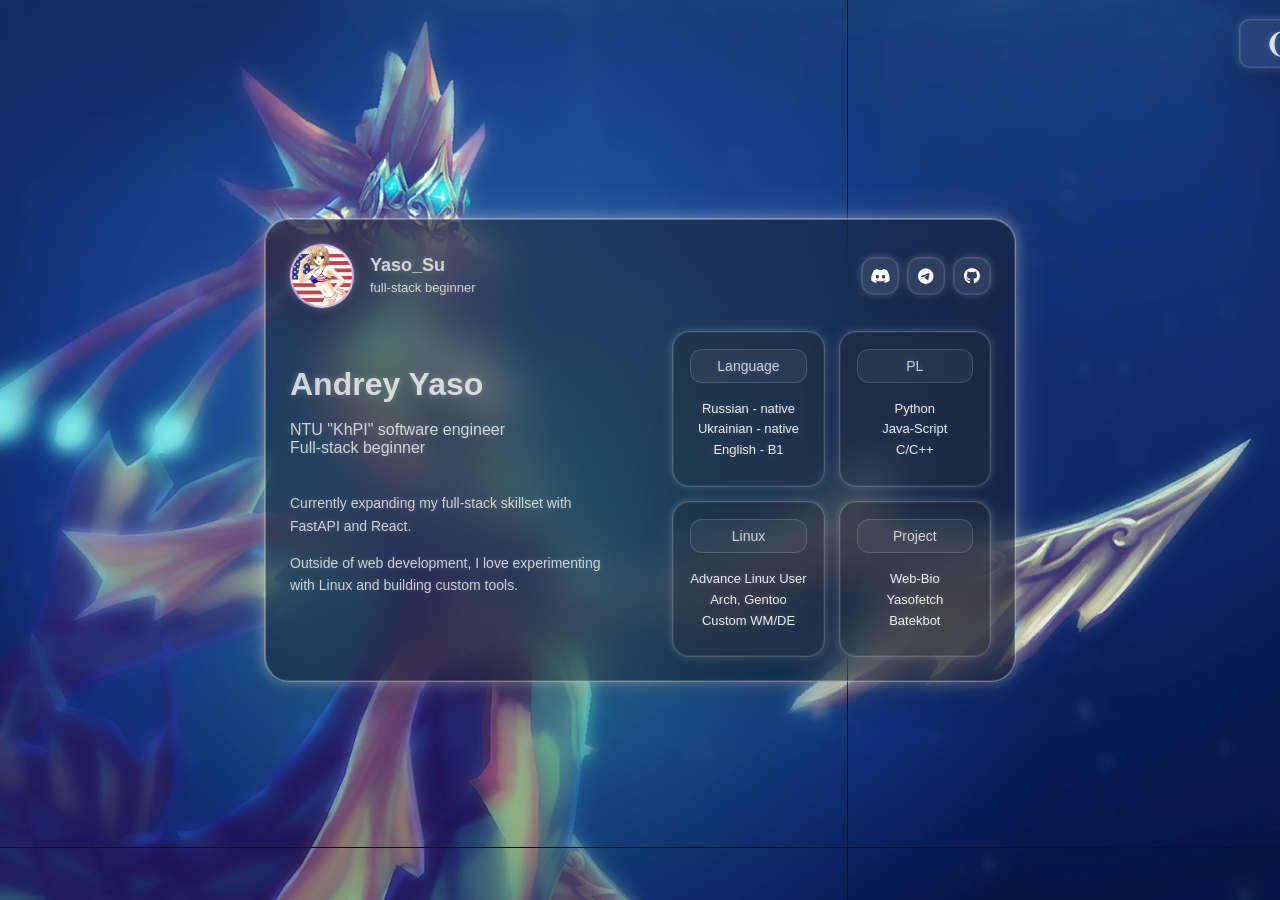
==== commit 5313fc55: "another bux fixed (title)" ====
--- a/index.html
+++ b/index.html
@@ -39,17 +39,19 @@
             </header>
 
             <div class="content-wrapper"> 
+                        
+        <div class="about-section" style="margin-top: 15px; color: rgba(255, 255, 255, 0.75); text-shadow: 0 0 6px rgba(255, 255, 255, 0.2), 0 0 15px rgba(255, 255, 255, 0.08);">
+            <h1>Andrey Yaso</h1><br>
+            <span>NTU "KhPI" software engineer</span><br> 
+            <span>Full-stack beginner</span>
+            
+            <div class="about-desc" style="margin-top: 35px; font-size: 14px; color: rgba(255, 255, 255, 0.75); line-height: 1.6; max-width: 330px;">
                 
-                <div class="about-section" style="margin-top: 15px; color: rgba(255, 255, 255, 0.75); text-shadow: 0 0 6px rgba(255, 255, 255, 0.2), 0 0 15px rgba(255, 255, 255, 0.08);">
-                    <h1>Andrey Yaso</h1><br>
-                    <span>NTU "KhPI" software engineer</span><br> 
-                    <span>Full-stack beginner</span>
-                    
-                    <div class="about-desc" style="font-size: 14px; color: rgba(255, 255, 255, 0.75); line-height: 1.6; max-width: 330px;">
-                        <p style="margin-bottom: 8px;">Currently expanding my full-stack skillset with FastAPI and React.</p>
-                        <p>Outside of web development, I love experimenting with Linux and building custom tools.</p>
-                    </div>
-                </div>
+                <p style="margin-bottom: 15px;">Currently expanding my full-stack skillset with FastAPI and React.</p>
+                
+                <p>Outside of web development, I love experimenting with Linux and building custom tools.</p>
+            </div>
+        </div>
 
                 <div class="grid-container" style="color: rgba(255, 255, 255, 0.75);">
                     <div class="inner-card">
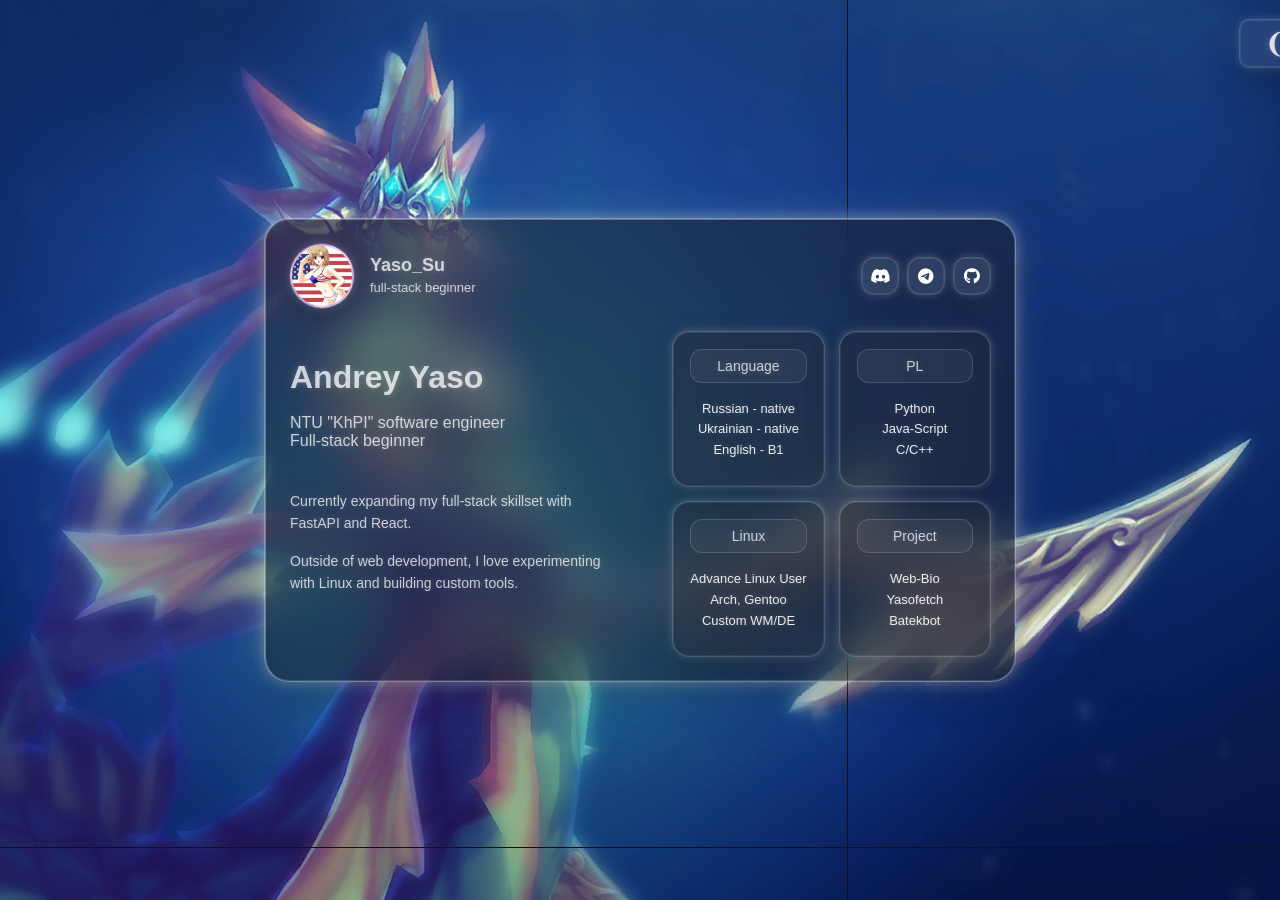
==== commit e7976529: "another bux fixed (title)" ====
--- a/index.html
+++ b/index.html
@@ -45,7 +45,7 @@
             <span>NTU "KhPI" software engineer</span><br> 
             <span>Full-stack beginner</span>
             
-            <div class="about-desc" style="margin-top: 35px; font-size: 14px; color: rgba(255, 255, 255, 0.75); line-height: 1.6; max-width: 330px;">
+            <div class="about-desc" style="margin-top: 40px; font-size: 14px; color: rgba(255, 255, 255, 0.75); line-height: 1.6; max-width: 330px;">
                 
                 <p style="margin-bottom: 15px;">Currently expanding my full-stack skillset with FastAPI and React.</p>
                 
--- a/style.css
+++ b/style.css
@@ -268,11 +268,11 @@
 
 .about-section {
     text-align: left;
-    margin-bottom: 40px;
+    margin-bottom: 50px;
 }
 
 .about-desc {
-    margin-top: 20px;
+    margin-top: 10px;
     margin-left: 0;
 }
 
